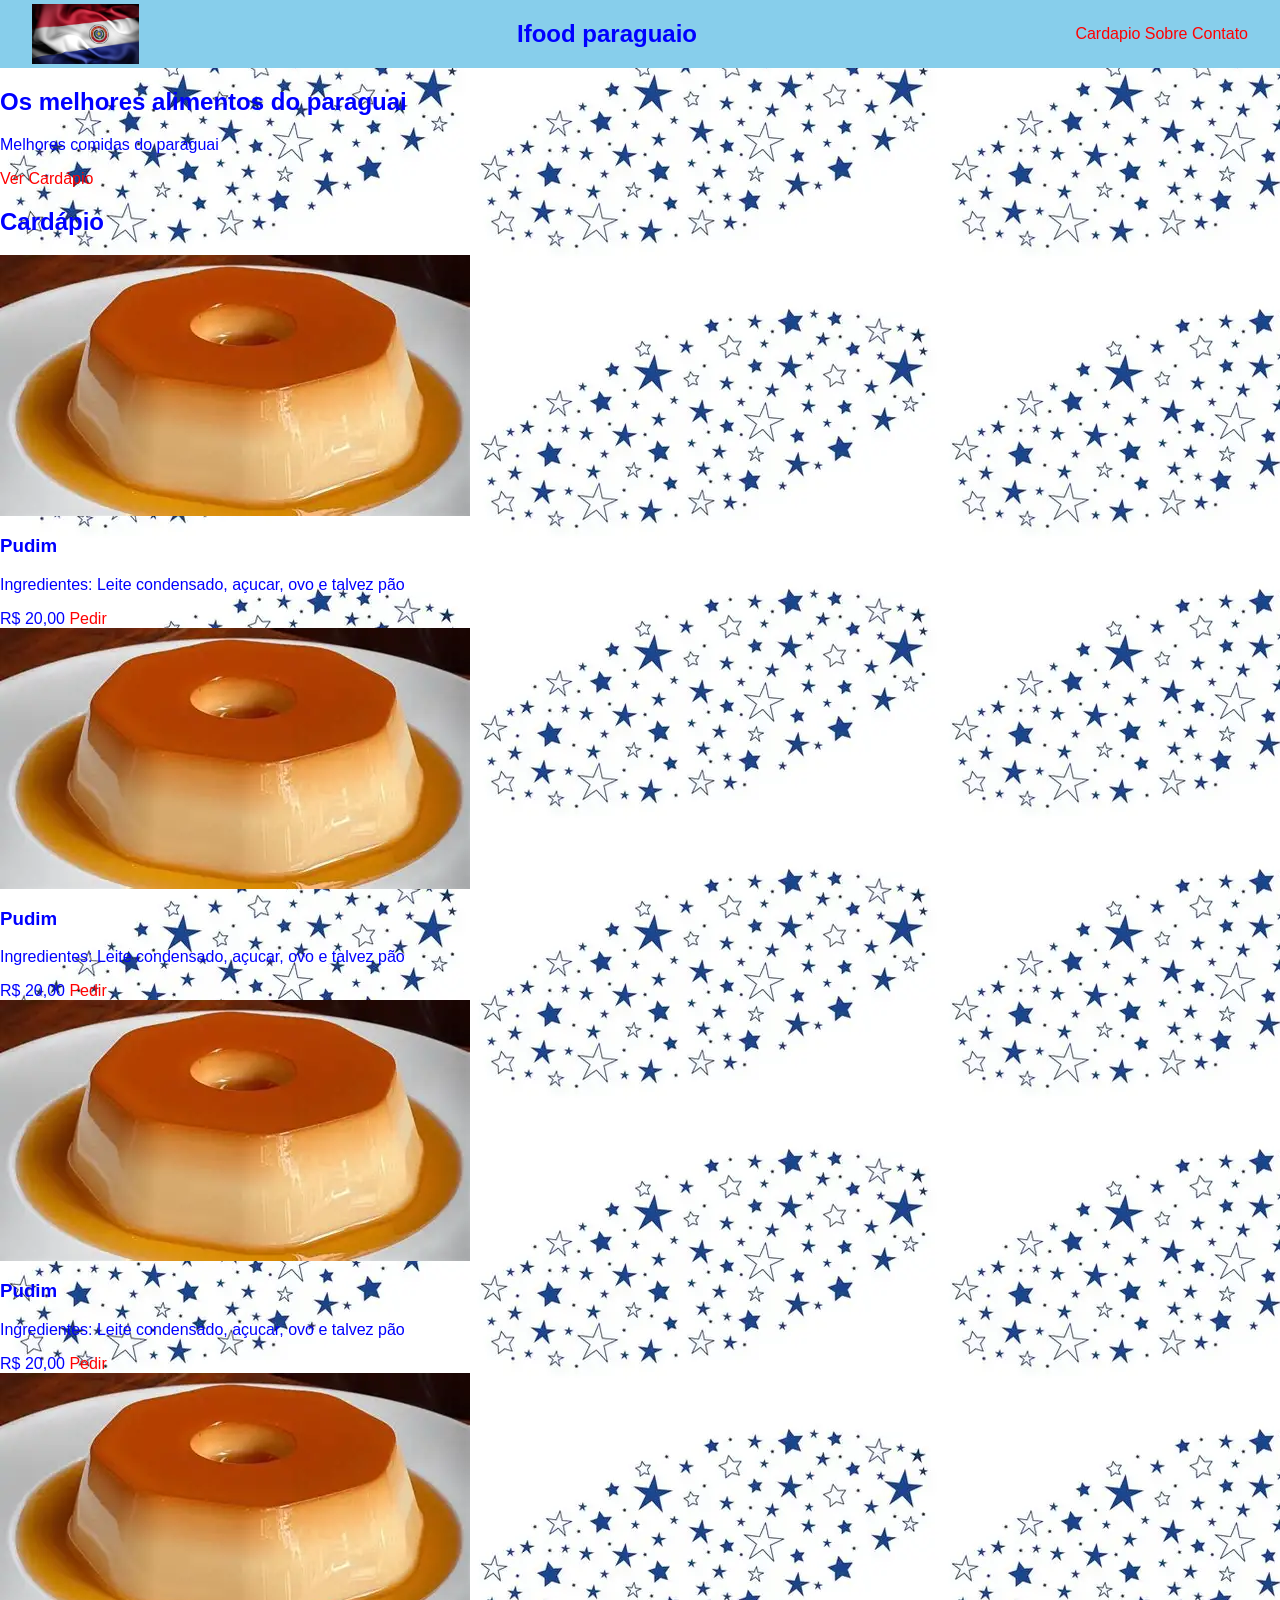
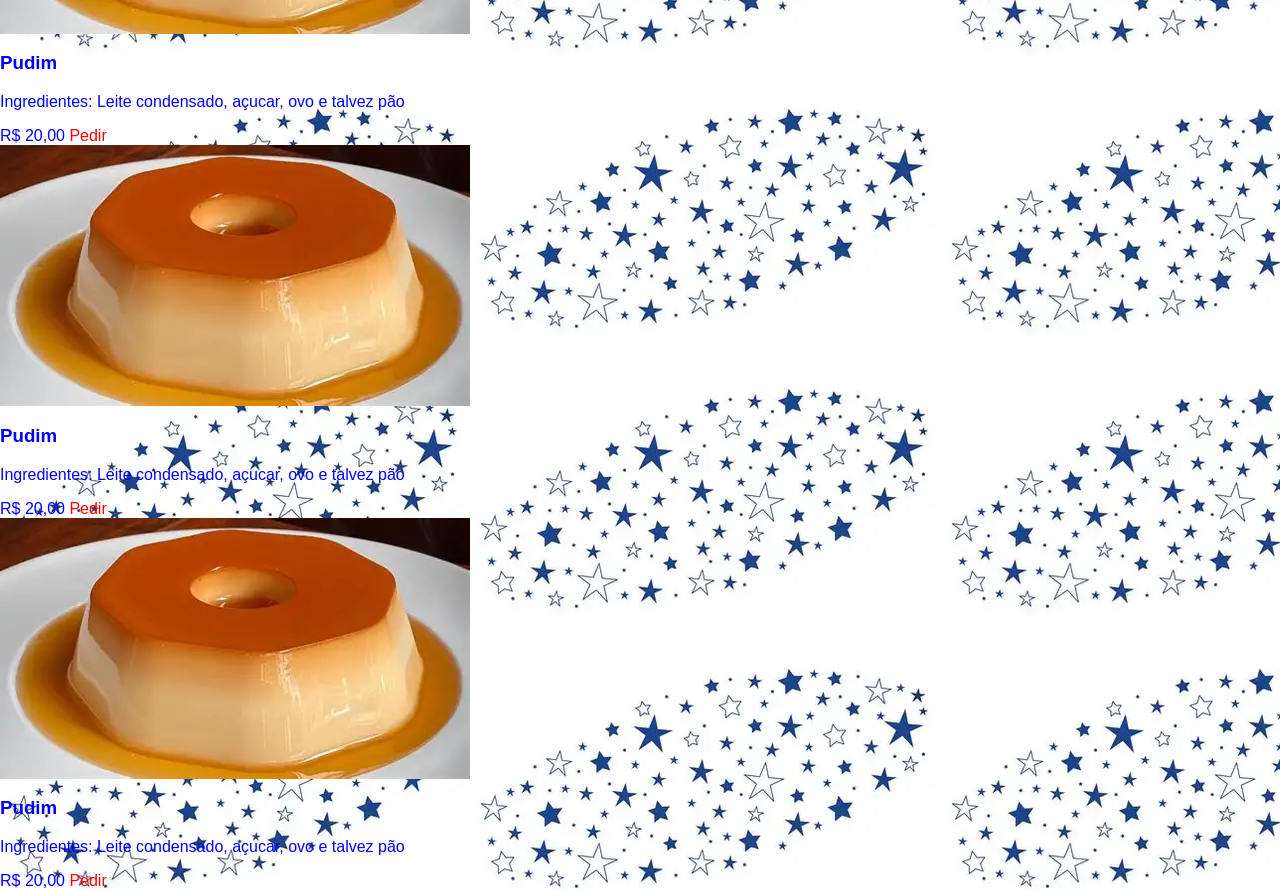
==== CD2026/HTML&CSS/aulas/index.html @ 5f05b37b "terminei a navbar" ====
<html lang="en">
<head>
    <meta charset="UTF-8">
    <meta name="viewport" content="width=device-width, initial-scale=1.0">
    <title>Document</title>
    <link rel="stylesheet" href="style.css">
</head>
<body>
    <header class="topo">
        <div class="container topo-conteudo">
            <img src="./imagens/paraguaiflag.png" alt="">
            <h2 class="marca">Ifood paraguaio</h2>
            <nav class="menu">
                <a href="#Cardápio">Cardapio</a>
                <a href="#Sobre">Sobre</a>
                <a href="Conatato">Contato</a>
            </nav>
        </div>
    </header>
    <main class="container">
        <section class="apresentacao">
            <h1>Os melhores alimentos do paraguai</h1>
            <p>Melhores comidas do paraguai</p>
            <a href="#Cardápio" class="botao">Ver Cardápio</a>
        </section>
        <section id="#Cardápio">
            <h2>Cardápio</h2>
            <div class="produtos">
                <div class="produto">
                    <img src="./imagens/pudim.png" alt="">
                    <h3>Pudim</h3>
                    <p>Ingredientes: Leite condensado, açucar, ovo e talvez pão</p>
                    <div class="produto-rodape">
                        <span class="preço">R$ 20,00</span>
                        <a href="" class="botao">Pedir</a>
                    </div>
                </div>
            <div class="produtos">
                <div class="produto">
                    <img src="./imagens/pudim.png" alt="">
                    <h3>Pudim</h3>
                    <p>Ingredientes: Leite condensado, açucar, ovo e talvez pão</p>
                    <div class="produto-rodape">
                        <span class="preço">R$ 20,00</span>
                        <a href="" class="botao">Pedir</a>
                    </div>
                </div>
            <div class="produtos">
                <div class="produto">
                    <img src="./imagens/pudim.png" alt="">
                    <h3>Pudim</h3>
                    <p>Ingredientes: Leite condensado, açucar, ovo e talvez pão</p>
                    <div class="produto-rodape">
                        <span class="preço">R$ 20,00</span>
                        <a href="" class="botao">Pedir</a>
                    </div>
                </div>
            <div class="produtos">
                <div class="produto">
                    <img src="./imagens/pudim.png" alt="">
                    <h3>Pudim</h3>
                    <p>Ingredientes: Leite condensado, açucar, ovo e talvez pão</p>
                    <div class="produto-rodape">
                        <span class="preço">R$ 20,00</span>
                        <a href="" class="botao">Pedir</a>
                    </div>
                </div>
            <div class="produtos">
                <div class="produto">
                    <img src="./imagens/pudim.png" alt="">
                    <h3>Pudim</h3>
                    <p>Ingredientes: Leite condensado, açucar, ovo e talvez pão</p>
                    <div class="produto-rodape">
                        <span class="preço">R$ 20,00</span>
                        <a href="" class="botao">Pedir</a>
                    </div>
                </div>
            <div class="produtos">
                <div class="produto">
                    <img src="./imagens/pudim.png" alt="">
                    <h3>Pudim</h3>
                    <p>Ingredientes: Leite condensado, açucar, ovo e talvez pão</p>
                    <div class="produto-rodape">
                        <span class="preço">R$ 20,00</span>
                        <a href="" class="botao">Pedir</a>
                    </div>
                </div>
            </div>
        </section>
    </main>
</body>
</html>
---- CD2026/HTML&CSS/aulas/style.css ----
body {
    font-family: 'Franklin Gothic Medium', 'Arial Narrow', Arial, sans-serif;
    color: blue;
    background-color: aliceblue;
    background-image: url(./imagens/fundoestrela.png);
    margin: auto;
}

a {
    color: red;
    text-decoration: none;
}

a:hover {
    color: blue;
    font-size: x-large;
    font-weight: 900;
}

.topo {
    background-color: skyblue;
    padding: auto;
}

.topo-conteudo {
    display: flex;
    justify-content: space-between;
    align-items: center;
    padding: 0 32px;
}

.topo-conteudo img{
    height: 60px;
}
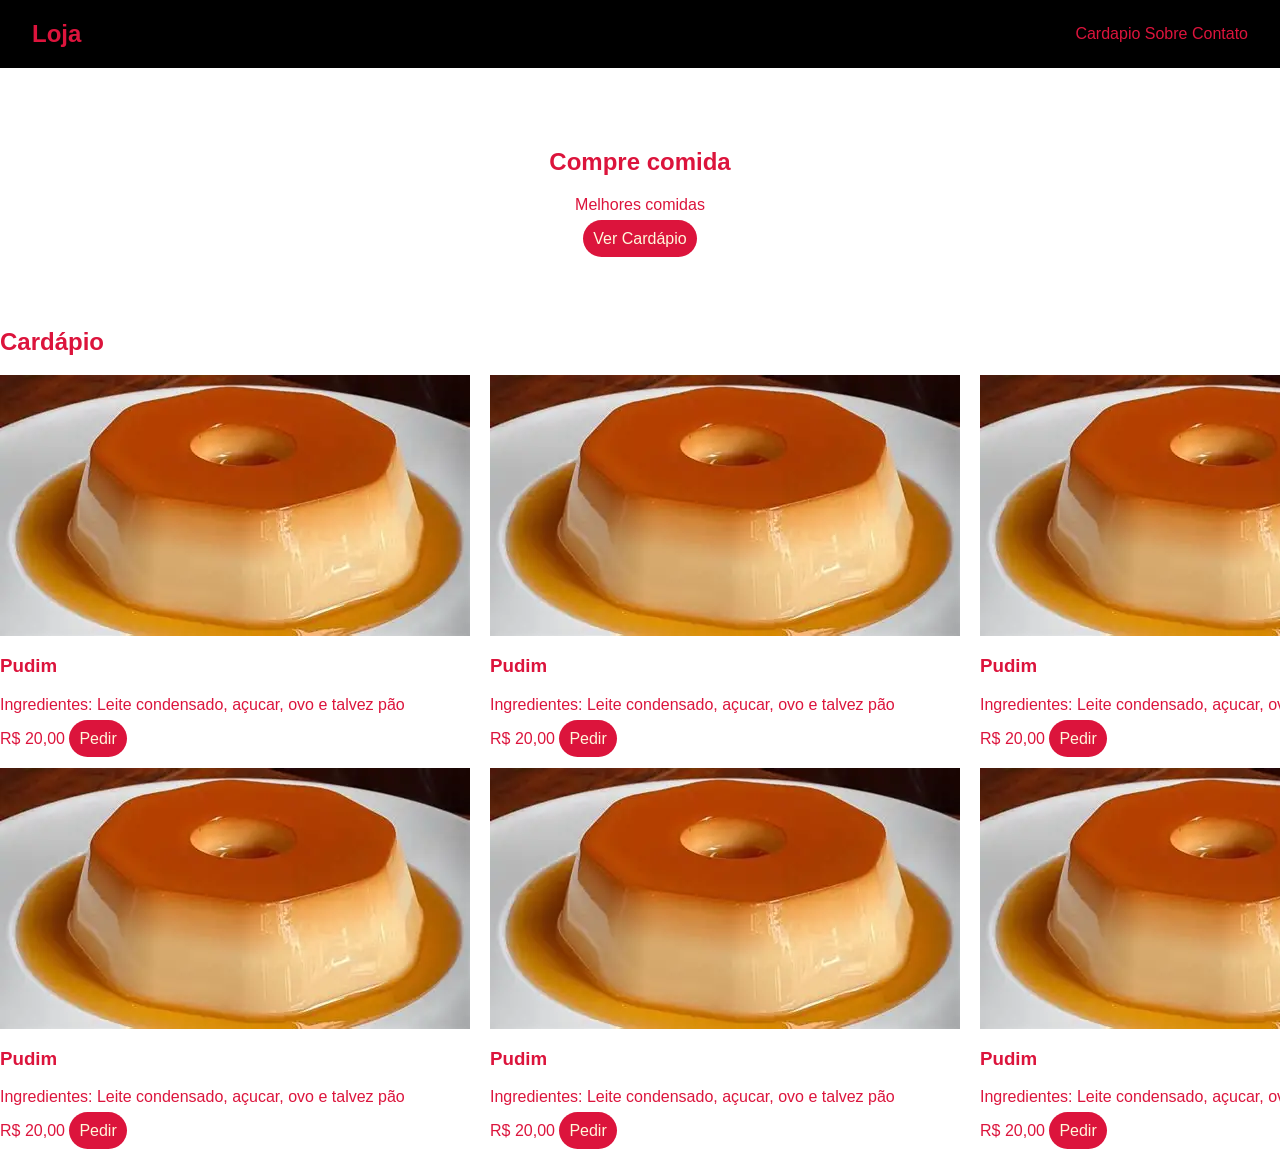
==== commit 40e8f83f: "incremento da tela na listagem de produtos e mudança de layout" ====
--- a/CD2026/HTML&CSS/aulas/index.html
+++ b/CD2026/HTML&CSS/aulas/index.html
@@ -1,15 +1,16 @@
 <html lang="en">
+
 <head>
     <meta charset="UTF-8">
     <meta name="viewport" content="width=device-width, initial-scale=1.0">
     <title>Document</title>
     <link rel="stylesheet" href="style.css">
 </head>
+
 <body>
     <header class="topo">
         <div class="container topo-conteudo">
-            <img src="./imagens/paraguaiflag.png" alt="">
-            <h2 class="marca">Ifood paraguaio</h2>
+            <h2 class="marca">Loja</h2>
             <nav class="menu">
                 <a href="#Cardápio">Cardapio</a>
                 <a href="#Sobre">Sobre</a>
@@ -19,13 +20,14 @@
     </header>
     <main class="container">
         <section class="apresentacao">
-            <h1>Os melhores alimentos do paraguai</h1>
-            <p>Melhores comidas do paraguai</p>
+            <h1>Compre comida</h1>
+            <p>Melhores comidas</p>
             <a href="#Cardápio" class="botao">Ver Cardápio</a>
         </section>
         <section id="#Cardápio">
             <h2>Cardápio</h2>
             <div class="produtos">
+
                 <div class="produto">
                     <img src="./imagens/pudim.png" alt="">
                     <h3>Pudim</h3>
@@ -35,7 +37,7 @@
                         <a href="" class="botao">Pedir</a>
                     </div>
                 </div>
-            <div class="produtos">
+
                 <div class="produto">
                     <img src="./imagens/pudim.png" alt="">
                     <h3>Pudim</h3>
@@ -45,7 +47,7 @@
                         <a href="" class="botao">Pedir</a>
                     </div>
                 </div>
-            <div class="produtos">
+
                 <div class="produto">
                     <img src="./imagens/pudim.png" alt="">
                     <h3>Pudim</h3>
@@ -55,7 +57,7 @@
                         <a href="" class="botao">Pedir</a>
                     </div>
                 </div>
-            <div class="produtos">
+
                 <div class="produto">
                     <img src="./imagens/pudim.png" alt="">
                     <h3>Pudim</h3>
@@ -65,7 +67,7 @@
                         <a href="" class="botao">Pedir</a>
                     </div>
                 </div>
-            <div class="produtos">
+
                 <div class="produto">
                     <img src="./imagens/pudim.png" alt="">
                     <h3>Pudim</h3>
@@ -75,7 +77,7 @@
                         <a href="" class="botao">Pedir</a>
                     </div>
                 </div>
-            <div class="produtos">
+
                 <div class="produto">
                     <img src="./imagens/pudim.png" alt="">
                     <h3>Pudim</h3>
@@ -89,4 +91,5 @@
         </section>
     </main>
 </body>
+
 </html>
--- a/CD2026/HTML&CSS/aulas/style.css
+++ b/CD2026/HTML&CSS/aulas/style.css
@@ -1,24 +1,21 @@
 body {
     font-family: 'Franklin Gothic Medium', 'Arial Narrow', Arial, sans-serif;
-    color: blue;
-    background-color: aliceblue;
-    background-image: url(./imagens/fundoestrela.png);
+    color: crimson;
+    background-color: white;
     margin: auto;
 }
 
 a {
-    color: red;
+    color: crimson;
     text-decoration: none;
 }
 
 a:hover {
-    color: blue;
-    font-size: x-large;
-    font-weight: 900;
+    color: cornsilk;
 }
 
 .topo {
-    background-color: skyblue;
+    background-color: black;
     padding: auto;
 }
 
@@ -31,4 +28,23 @@
 
 .topo-conteudo img{
     height: 60px;
+    border-radius: 50px;
+}
+
+.apresentacao {
+    text-align: center;
+    padding: 60px 160px;
+}
+
+.botao {
+    color: cornsilk;
+    background-color: crimson;
+    padding: 10px 10px;
+    border-radius: 10em;
+}
+
+.produtos {
+    display: grid;
+    grid-template-columns: 1fr 1fr 1fr;
+    gap: 20px;
 }
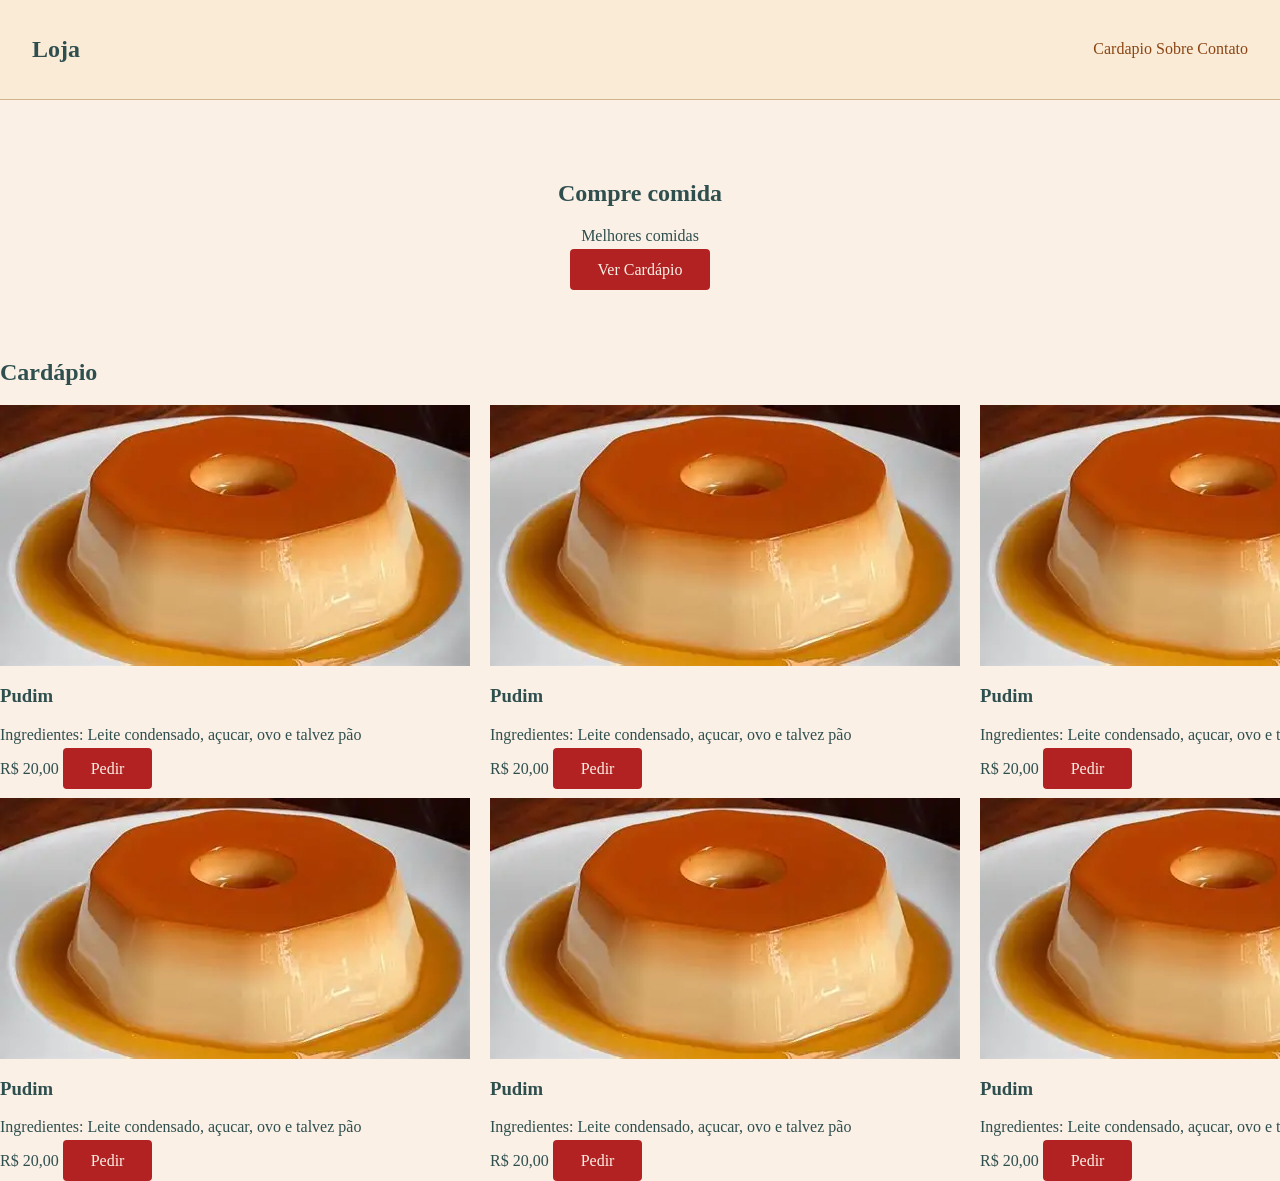
==== commit 0d64df9b: "mudança na paleta do site" ====
--- a/CD2026/HTML&CSS/aulas/index.html
+++ b/CD2026/HTML&CSS/aulas/index.html
@@ -92,4 +92,19 @@
     </main>
 </body>
 
-</html>+</html>
+
+
+<!-- cmds
+ git:
+ echo "# CD2026" >> README.md                                                  
+>> git init
+>> git add README.md
+>> git commit -m "first commit"
+>> git branch -M main
+>> git remote add origin https://github.com/Nilvanjunior/CD2026.git
+>> git push -u origin main
+
+git config --global user.email ""
+git config --global user.name "" 
+-->
--- a/CD2026/HTML&CSS/aulas/style.css
+++ b/CD2026/HTML&CSS/aulas/style.css
@@ -1,22 +1,23 @@
-body {
-    font-family: 'Franklin Gothic Medium', 'Arial Narrow', Arial, sans-serif;
-    color: crimson;
-    background-color: white;
-    margin: auto;
+/* body {
+    font-family: Georgia, 'Times New Roman', Times, serif;
+    color: darkslategray;
+    background-color: ivory;
+    margin: 0;
 }
 
 a {
-    color: crimson;
+    color: sienna;
     text-decoration: none;
 }
 
 a:hover {
-    color: cornsilk;
+    color: darkred;
 }
 
 .topo {
-    background-color: black;
-    padding: auto;
+    background-color: antiquewhite;
+    border-bottom: 1px solid tan;
+    padding: 16px 0;
 }
 
 .topo-conteudo {
@@ -24,6 +25,14 @@
     justify-content: space-between;
     align-items: center;
     padding: 0 32px;
+}
+
+.topo-conteudo a {
+    color: beige;
+}
+
+.topo-conteudo a:hover {
+    color: darkred;
 }
 
 .topo-conteudo img{
@@ -37,10 +46,80 @@
 }
 
 .botao {
-    color: cornsilk;
-    background-color: crimson;
-    padding: 10px 10px;
-    border-radius: 10em;
+    color: antiquewhite;
+    background-color: maroon;
+    padding: 12px 28px;
+    border-radius: 4px;
+}
+
+.botao a:hover {
+    background-color: darkred;
+    color: antiquewhite;
+}
+
+.produtos {
+    display: grid;
+    grid-template-columns: 1fr 1fr 1fr;
+    gap: 20px;
+} */
+
+body {
+    font-family: Georgia, 'Times New Roman', Times, serif;
+    color: darkslategray;
+    background-color: linen;
+    margin: 0;
+}
+
+a {
+    color: firebrick;
+    text-decoration: none;
+}
+
+a:hover {
+    color: darkred;
+}
+
+.topo {
+    background-color: antiquewhite;
+    border-bottom: 1px solid tan;
+    padding: 16px 0;
+}
+
+.topo-conteudo {
+    display: flex;
+    justify-content: space-between;
+    align-items: center;
+    padding: 0 32px;
+}
+
+.topo-conteudo a {
+    color: saddlebrown;
+}
+
+.topo-conteudo a:hover {
+    color: firebrick;
+}
+
+.topo-conteudo img{
+    height: 60px;
+    border-radius: 50px;
+}
+
+.apresentacao {
+    text-align: center;
+    padding: 60px 160px;
+}
+
+.botao {
+    color: linen;
+    background-color: firebrick;
+    padding: 12px 28px;
+    border-radius: 4px;
+}
+
+.botao a:hover {
+    background-color: darkred;
+    color: linen;
 }
 
 .produtos {
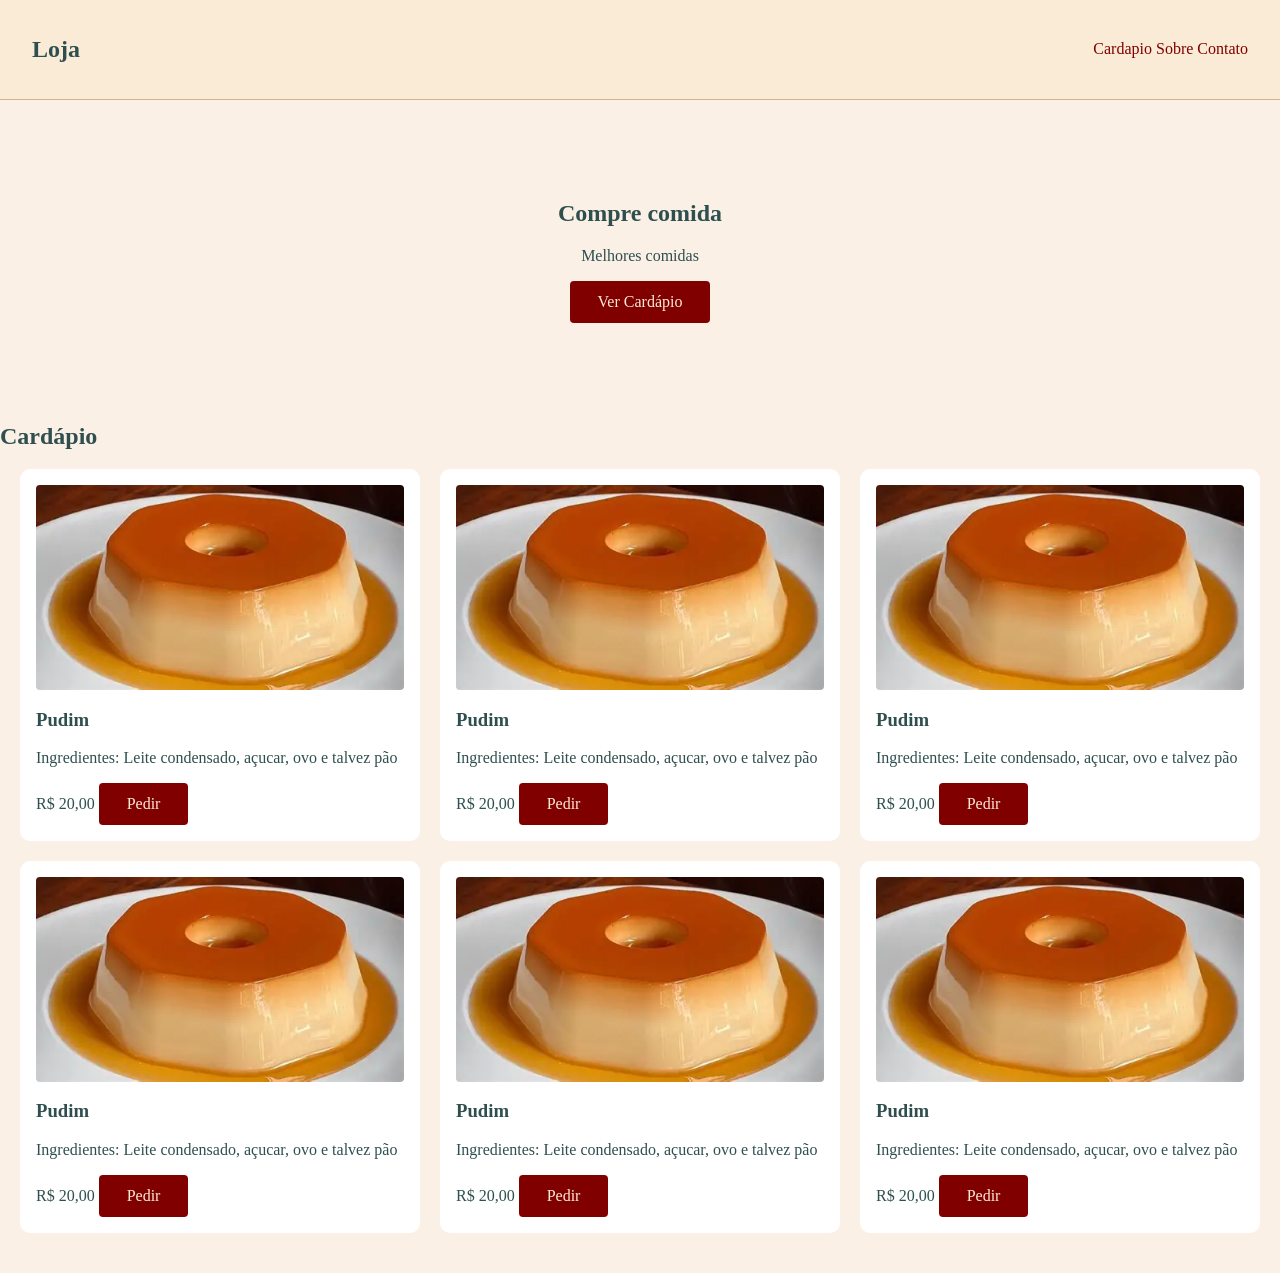
==== commit 8dee40d1: "mudança no layout" ====
--- a/CD2026/HTML&CSS/aulas/index.html
+++ b/CD2026/HTML&CSS/aulas/index.html
@@ -91,20 +91,4 @@
         </section>
     </main>
 </body>
-
-</html>
-
-
-<!-- cmds
- git:
- echo "# CD2026" >> README.md                                                  
->> git init
->> git add README.md
->> git commit -m "first commit"
->> git branch -M main
->> git remote add origin https://github.com/Nilvanjunior/CD2026.git
->> git push -u origin main
-
-git config --global user.email ""
-git config --global user.name "" 
--->+</html>
--- a/CD2026/HTML&CSS/aulas/style.css
+++ b/CD2026/HTML&CSS/aulas/style.css
@@ -1,12 +1,12 @@
-/* body {
-    font-family: Georgia, 'Times New Roman', Times, serif;
-    color: darkslategray;
-    background-color: ivory;
+body {
+    font-family: 'Georgia', Garamond, 'Times New Roman', serif;
+    color: darkslategrey;
+    background-color: linen;
     margin: 0;
 }
 
 a {
-    color: sienna;
+    color: maroon;
     text-decoration: none;
 }
 
@@ -28,21 +28,21 @@
 }
 
 .topo-conteudo a {
-    color: beige;
+    color: maroon;
 }
 
 .topo-conteudo a:hover {
     color: darkred;
 }
 
-.topo-conteudo img{
+.topo-conteudo img {
     height: 60px;
-    border-radius: 50px;
+    border-radius: 50%;
 }
 
 .apresentacao {
     text-align: center;
-    padding: 60px 160px;
+    padding: 80px 20px;
 }
 
 .botao {
@@ -50,80 +50,32 @@
     background-color: maroon;
     padding: 12px 28px;
     border-radius: 4px;
+    display: inline-block;
 }
 
-.botao a:hover {
+.botao:hover {
     background-color: darkred;
     color: antiquewhite;
 }
 
 .produtos {
     display: grid;
-    grid-template-columns: 1fr 1fr 1fr;
+    grid-template-columns: repeat(3, 1fr);
     gap: 20px;
-} */
-
-body {
-    font-family: Georgia, 'Times New Roman', Times, serif;
-    color: darkslategray;
-    background-color: linen;
-    margin: 0;
+    max-width: 100%;
+    box-sizing: border-box;
+    padding: 0 20px;
+    margin-bottom: 40px;
 }
 
-a {
-    color: firebrick;
-    text-decoration: none;
+.produto {
+    background-color: white;
+    padding: 16px;
+    border-radius: 10px;
 }
 
-a:hover {
-    color: darkred;
-}
-
-.topo {
-    background-color: antiquewhite;
-    border-bottom: 1px solid tan;
-    padding: 16px 0;
-}
-
-.topo-conteudo {
-    display: flex;
-    justify-content: space-between;
-    align-items: center;
-    padding: 0 32px;
-}
-
-.topo-conteudo a {
-    color: saddlebrown;
-}
-
-.topo-conteudo a:hover {
-    color: firebrick;
-}
-
-.topo-conteudo img{
-    height: 60px;
-    border-radius: 50px;
-}
-
-.apresentacao {
-    text-align: center;
-    padding: 60px 160px;
-}
-
-.botao {
-    color: linen;
-    background-color: firebrick;
-    padding: 12px 28px;
+.produto img {
+    width: 100%;
+    height: auto;
     border-radius: 4px;
-}
-
-.botao a:hover {
-    background-color: darkred;
-    color: linen;
-}
-
-.produtos {
-    display: grid;
-    grid-template-columns: 1fr 1fr 1fr;
-    gap: 20px;
 }
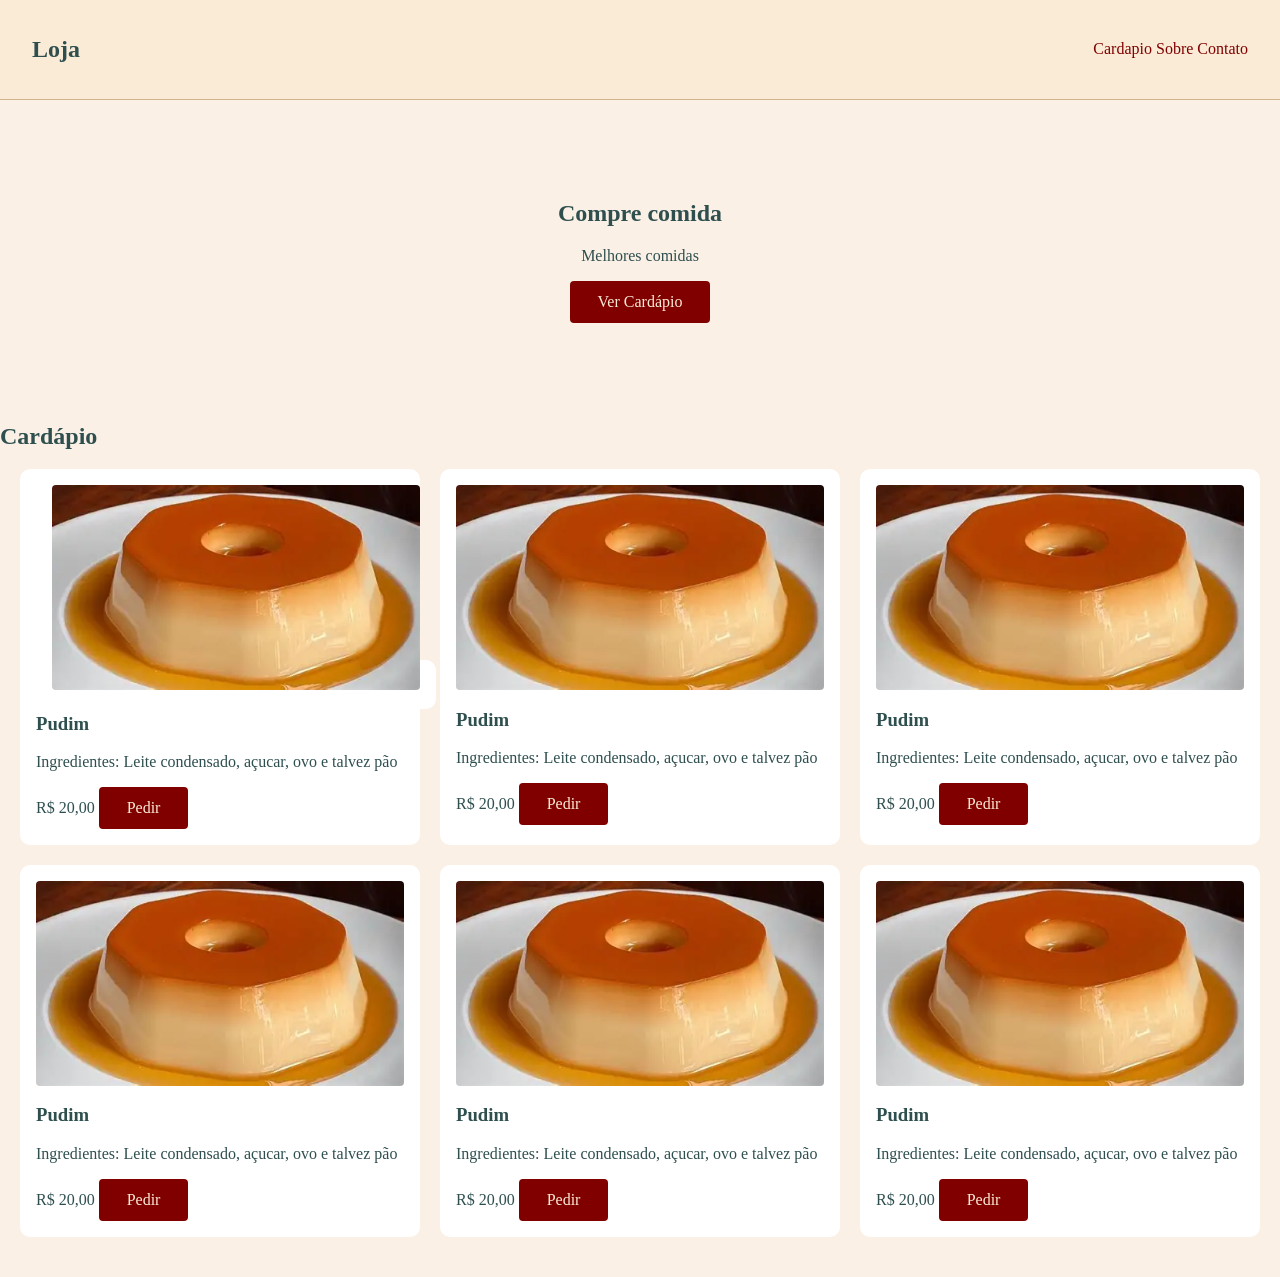
==== commit 8cbfc35b: "criaçãon da pagina de produtos" ====
--- a/CD2026/HTML&CSS/aulas/index.html
+++ b/CD2026/HTML&CSS/aulas/index.html
@@ -29,7 +29,9 @@
             <div class="produtos">
 
                 <div class="produto">
-                    <img src="./imagens/pudim.png" alt="">
+                    <a href="produto.html" class="produto">
+                        <img src="./imagens/pudim.png" alt="pudim">
+                    </a>
                     <h3>Pudim</h3>
                     <p>Ingredientes: Leite condensado, açucar, ovo e talvez pão</p>
                     <div class="produto-rodape">
